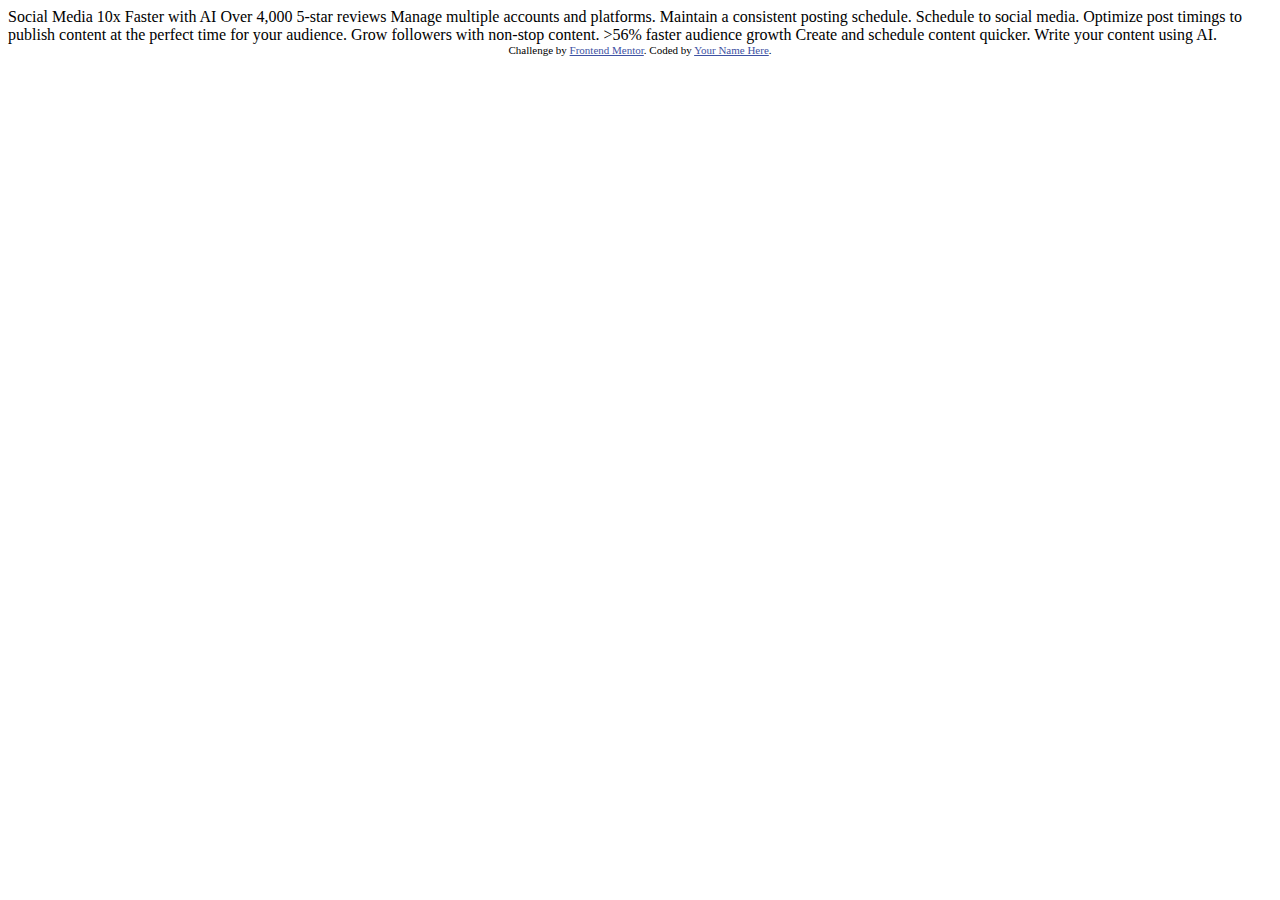
==== projects/bento-grid-main/index.html @ a4d62292 "added new project folder" ====
<!DOCTYPE html>
<html lang="en">
<head>
  <meta charset="UTF-8">
  <meta name="viewport" content="width=device-width, initial-scale=1.0"> <!-- displays site properly based on user's device -->

  <link rel="icon" type="image/png" sizes="32x32" href="./assets/images/favicon-32x32.png">
  
  <title>Frontend Mentor | Bento grid</title>

  <!-- Feel free to remove these styles or customise in your own stylesheet 👍 -->
  <style>
    .attribution { font-size: 11px; text-align: center; }
    .attribution a { color: hsl(228, 45%, 44%); }
  </style>
</head>
<body>

  Social Media 10x Faster with AI
  Over 4,000 5-star reviews

  Manage multiple accounts and platforms.

  Maintain a consistent posting schedule.

  Schedule to social media.
  Optimize post timings to publish content at the perfect time for your audience.
  
  Grow followers with non-stop content.

  >56% faster audience growth
  
  Create and schedule content quicker.

  Write your content using AI.
  
  <div class="attribution">
    Challenge by <a href="https://www.frontendmentor.io?ref=challenge">Frontend Mentor</a>. 
    Coded by <a href="#">Your Name Here</a>.
  </div>
</body>
</html>
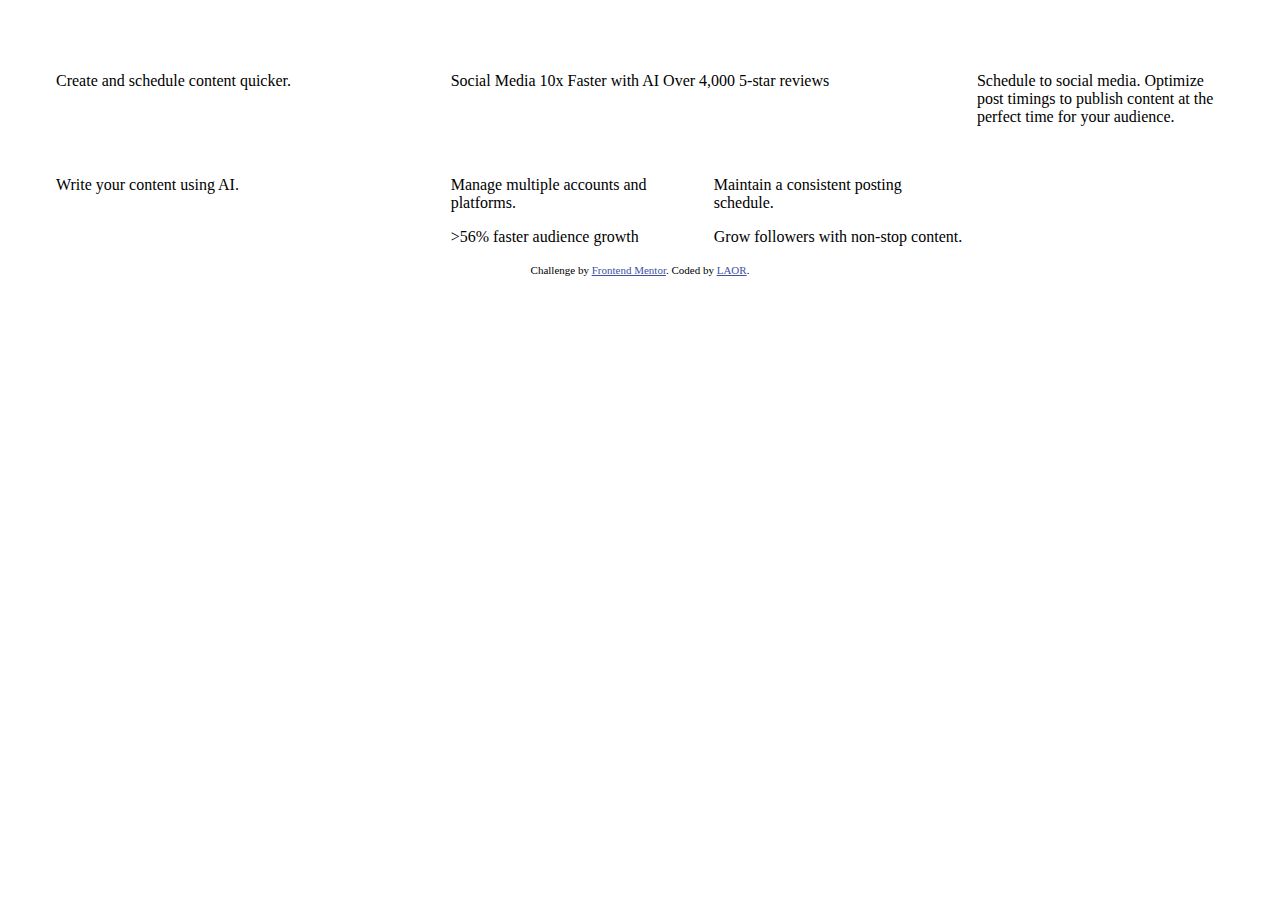
==== commit cde88056: "Added structure for the grid on the bento-grid-project" ====
--- a/projects/bento-grid-main/index.html
+++ b/projects/bento-grid-main/index.html
@@ -5,38 +5,62 @@
   <meta name="viewport" content="width=device-width, initial-scale=1.0"> <!-- displays site properly based on user's device -->
 
   <link rel="icon" type="image/png" sizes="32x32" href="./assets/images/favicon-32x32.png">
+  <link rel="stylesheet" href="./style/styles.css">
   
   <title>Frontend Mentor | Bento grid</title>
 
   <!-- Feel free to remove these styles or customise in your own stylesheet 👍 -->
-  <style>
-    .attribution { font-size: 11px; text-align: center; }
-    .attribution a { color: hsl(228, 45%, 44%); }
-  </style>
+
 </head>
 <body>
 
-  Social Media 10x Faster with AI
-  Over 4,000 5-star reviews
+  <div class="wrapper">
+    <div class="child-1">
+      <div id="large-rectangle">
+        Create and schedule content quicker.
+      </div>
+      
+      <div id="large-rectangle">
+        Write your content using AI.
+      </div>
+    </div>
 
-  Manage multiple accounts and platforms.
+    <div class="child-2">
+      <div id="big-rectangle">
+        Social Media 10x Faster with AI
+        Over 4,000 5-star reviews
+      </div>
 
-  Maintain a consistent posting schedule.
+      <div id="larger-rectangle">
+        Schedule to social media.
+        Optimize post timings to publish content at the perfect time for your audience.
+      </div>
+  
+      <div id="box">
+        Manage multiple accounts and platforms.
+      </div>
+  
+      <div id="box">
+        Maintain a consistent posting schedule.
+      </div>
+  
+      <div id="box">
+        >56% faster audience growth
+      </div>
+  
+      <div id="wide-rectangle">
+        Grow followers with non-stop content.
+      </div>
+  
+    </div>
+  </div>
+  
+</body>
 
-  Schedule to social media.
-  Optimize post timings to publish content at the perfect time for your audience.
-  
-  Grow followers with non-stop content.
-
-  >56% faster audience growth
-  
-  Create and schedule content quicker.
-
-  Write your content using AI.
-  
+<footer>
   <div class="attribution">
     Challenge by <a href="https://www.frontendmentor.io?ref=challenge">Frontend Mentor</a>. 
-    Coded by <a href="#">Your Name Here</a>.
+    Coded by <a href="#">LAOR</a>.
   </div>
-</body>
+</footer>
 </html>--- a/projects/bento-grid-main/style/styles.css
+++ b/projects/bento-grid-main/style/styles.css
@@ -0,0 +1,55 @@
+.attribution { font-size: 11px; text-align: center; }
+.attribution a { color: hsl(228, 45%, 44%); }
+
+body {
+    padding-inline: 3rem;
+    padding-block: 4rem;
+}
+.wrapper {
+    display: grid;
+    grid-template-columns: repeat(3, 1fr);
+    gap: 1rem;
+    grid-auto-rows: minmax(100px, auto);
+}
+
+.child-1 {
+    grid-column: span 1;
+    gap: 1rem;
+
+    display: grid;
+    grid-template-columns: repeat(1, 1fr);
+    grid-template-rows: repeat(2, 1fr);
+}
+
+#large-rectangle {
+    grid-row: span 1;
+}
+
+.child-2 {
+    grid-column: span 2;
+    gap: 1rem;
+
+    display: grid;
+    grid-template-columns: repeat(3, 1fr);
+    grid-template-rows: repeat(8, 1fr);
+}
+
+#big-rectangle {
+    grid-column: span 2;
+    grid-row: span 4;
+}
+
+#larger-rectangle {
+    grid-column: span 1;
+    grid-row: span 6;
+}
+
+#wide-rectangle {
+    grid-column: span 2;
+    grid-row: span 2;
+}
+
+#box{
+    grid-column: span 1;
+    grid-row: span 2;
+}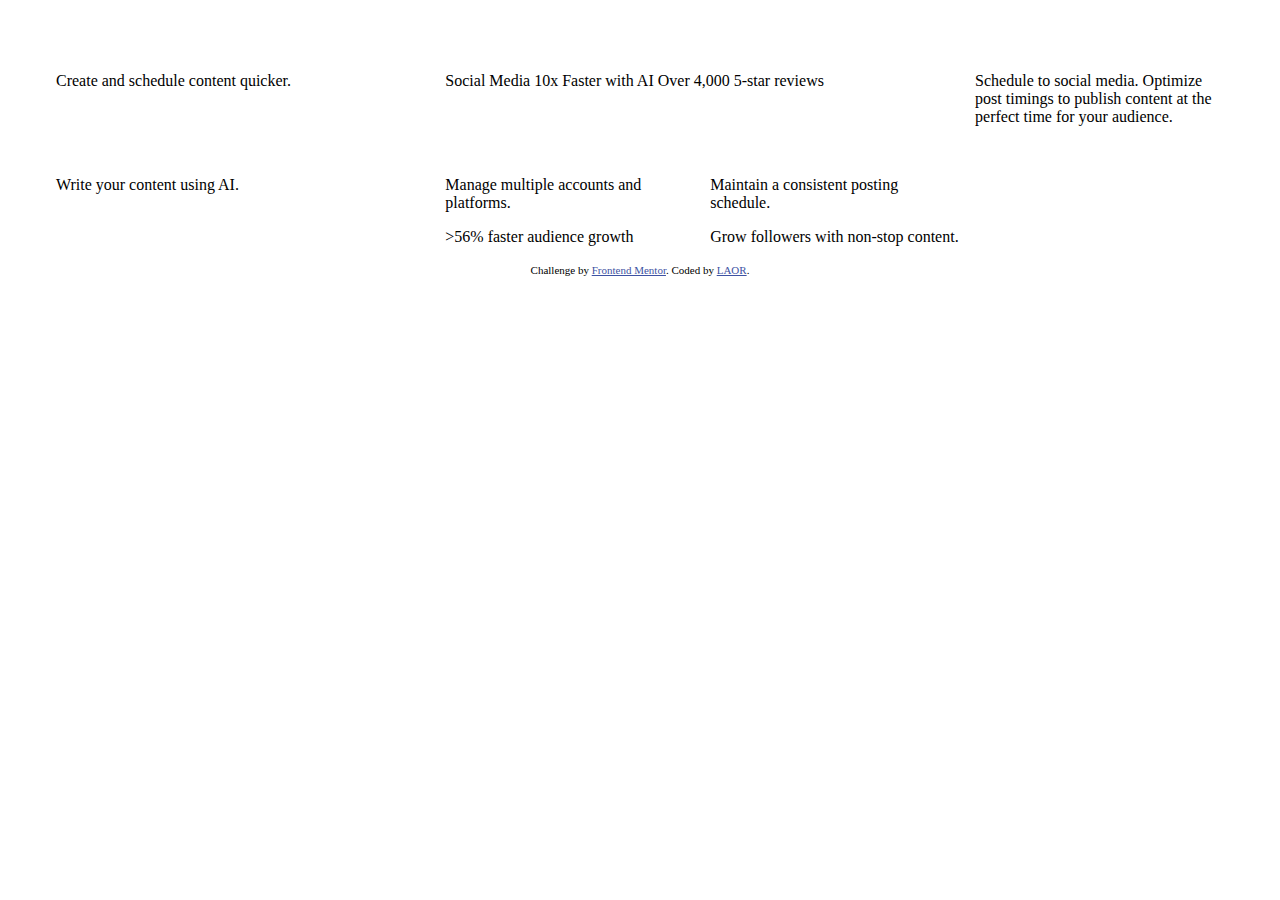
==== commit b58894ab: "Added structure for the grid on the bento-grid-project" ====
--- a/projects/bento-grid-main/index.html
+++ b/projects/bento-grid-main/index.html
@@ -51,7 +51,6 @@
       <div id="wide-rectangle">
         Grow followers with non-stop content.
       </div>
-  
     </div>
   </div>
   
--- a/projects/bento-grid-main/style/styles.css
+++ b/projects/bento-grid-main/style/styles.css
@@ -8,7 +8,6 @@
 .wrapper {
     display: grid;
     grid-template-columns: repeat(3, 1fr);
-    gap: 1rem;
     grid-auto-rows: minmax(100px, auto);
 }
 
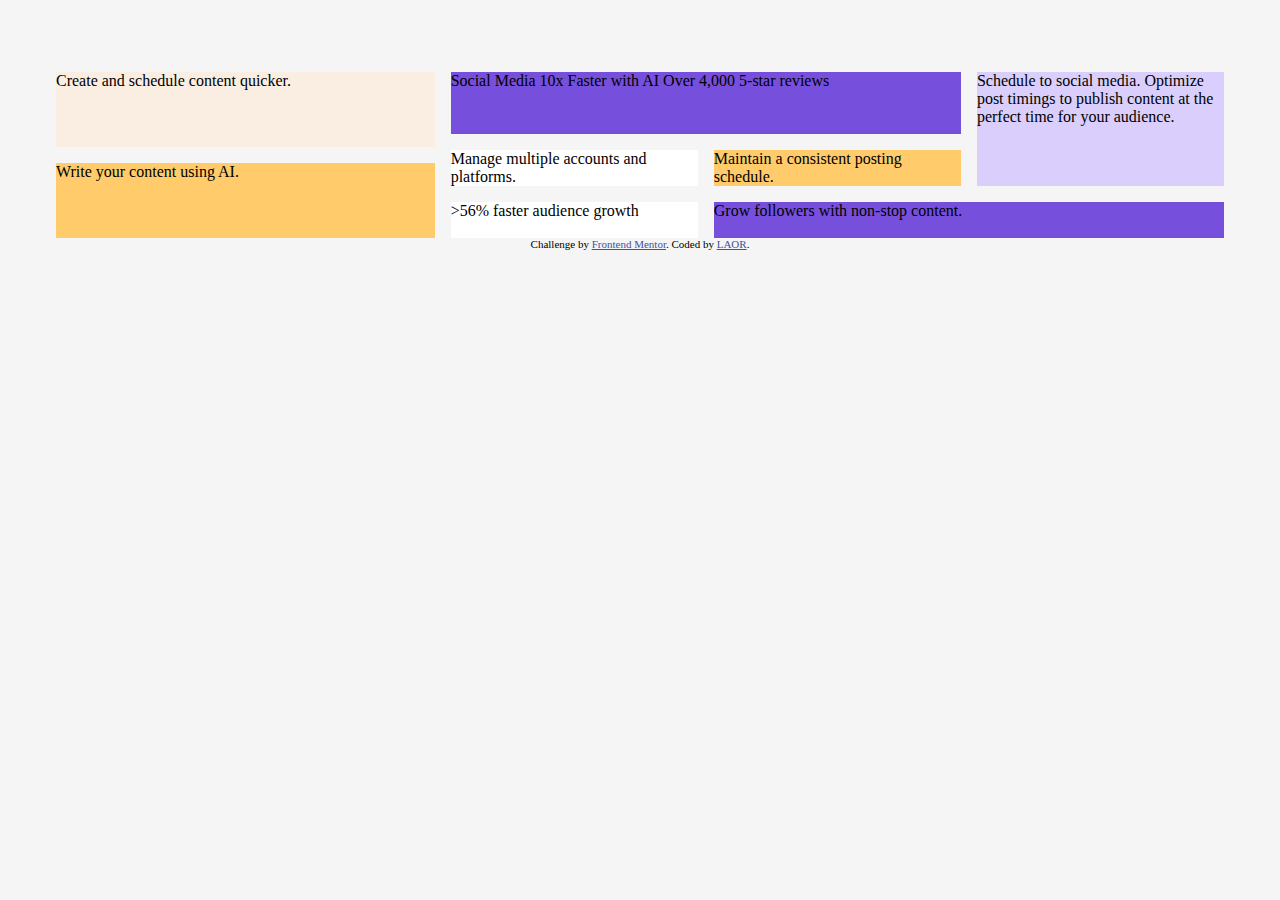
==== commit 8ff5e1a2: "added color for each element of the grid, uptaded ID values to represent color as well" ====
--- a/projects/bento-grid-main/index.html
+++ b/projects/bento-grid-main/index.html
@@ -16,39 +16,39 @@
 
   <div class="wrapper">
     <div class="child-1">
-      <div id="large-rectangle">
+      <div id="large-rectangle-yellow100">
         Create and schedule content quicker.
       </div>
       
-      <div id="large-rectangle">
+      <div id="large-rectangle-yellow500">
         Write your content using AI.
       </div>
     </div>
 
     <div class="child-2">
-      <div id="big-rectangle">
+      <div id="big-rectangle-purple500">
         Social Media 10x Faster with AI
         Over 4,000 5-star reviews
       </div>
 
-      <div id="larger-rectangle">
+      <div id="larger-rectangle-purple100">
         Schedule to social media.
         Optimize post timings to publish content at the perfect time for your audience.
       </div>
   
-      <div id="box">
+      <div id="box-white">
         Manage multiple accounts and platforms.
       </div>
   
-      <div id="box">
+      <div id="box-yellow500">
         Maintain a consistent posting schedule.
       </div>
   
-      <div id="box">
+      <div id="box-white">
         >56% faster audience growth
       </div>
   
-      <div id="wide-rectangle">
+      <div id="wide-rectangle-purple500">
         Grow followers with non-stop content.
       </div>
     </div>
--- a/projects/bento-grid-main/style/styles.css
+++ b/projects/bento-grid-main/style/styles.css
@@ -1,5 +1,9 @@
 .attribution { font-size: 11px; text-align: center; }
 .attribution a { color: hsl(228, 45%, 44%); }
+
+html{
+    background-color: hsl(0, 0%, 96%);
+}
 
 body {
     padding-inline: 3rem;
@@ -7,6 +11,7 @@
 }
 .wrapper {
     display: grid;
+    gap: 1rem;
     grid-template-columns: repeat(3, 1fr);
     grid-auto-rows: minmax(100px, auto);
 }
@@ -20,8 +25,14 @@
     grid-template-rows: repeat(2, 1fr);
 }
 
-#large-rectangle {
+#large-rectangle-yellow500 {
     grid-row: span 1;
+    background-color: hsl(39, 100%, 71%);;
+}
+
+#large-rectangle-yellow100 {
+    grid-row: span 1;
+    background-color: hsl(31, 66%, 93%)
 }
 
 .child-2 {
@@ -30,25 +41,36 @@
 
     display: grid;
     grid-template-columns: repeat(3, 1fr);
-    grid-template-rows: repeat(8, 1fr);
+    grid-template-rows: repeat(7, 1fr);
 }
 
-#big-rectangle {
+#big-rectangle-purple500 {
     grid-column: span 2;
-    grid-row: span 4;
+    grid-row: span 3;
+    background-color: hsl(256, 67%, 59%)
 }
 
-#larger-rectangle {
+#larger-rectangle-purple100 {
     grid-column: span 1;
-    grid-row: span 6;
+    grid-row: span 5;
+
+    background-color: hsl(254, 88%, 90%);
 }
 
-#wide-rectangle {
+#wide-rectangle-purple500 {
     grid-column: span 2;
     grid-row: span 2;
+    background-color: hsl(256, 67%, 59%);
 }
 
-#box{
+#box-yellow500{
     grid-column: span 1;
     grid-row: span 2;
+    background-color: hsl(39, 100%, 71%);
+}
+
+#box-white{
+    grid-column: span 1;
+    grid-row: span 2;
+    background-color: hsl(0, 0%, 100%);
 }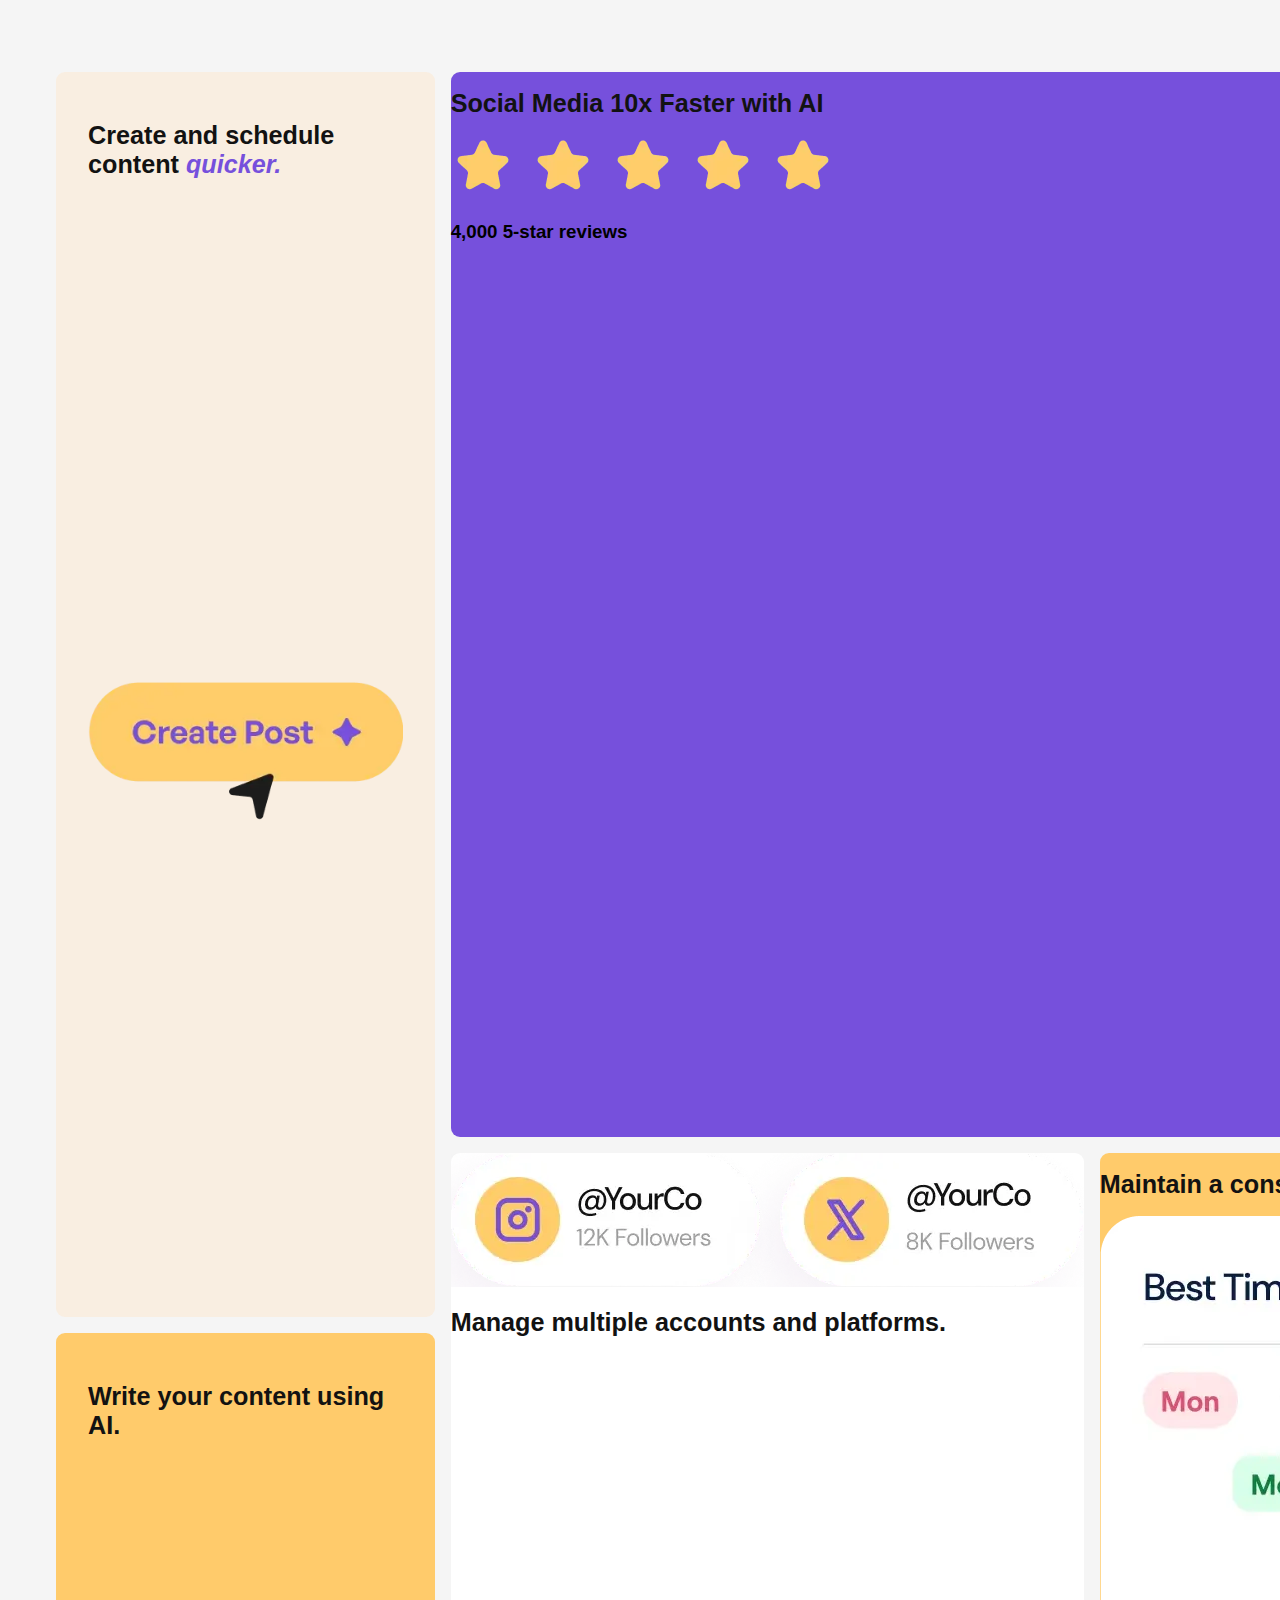
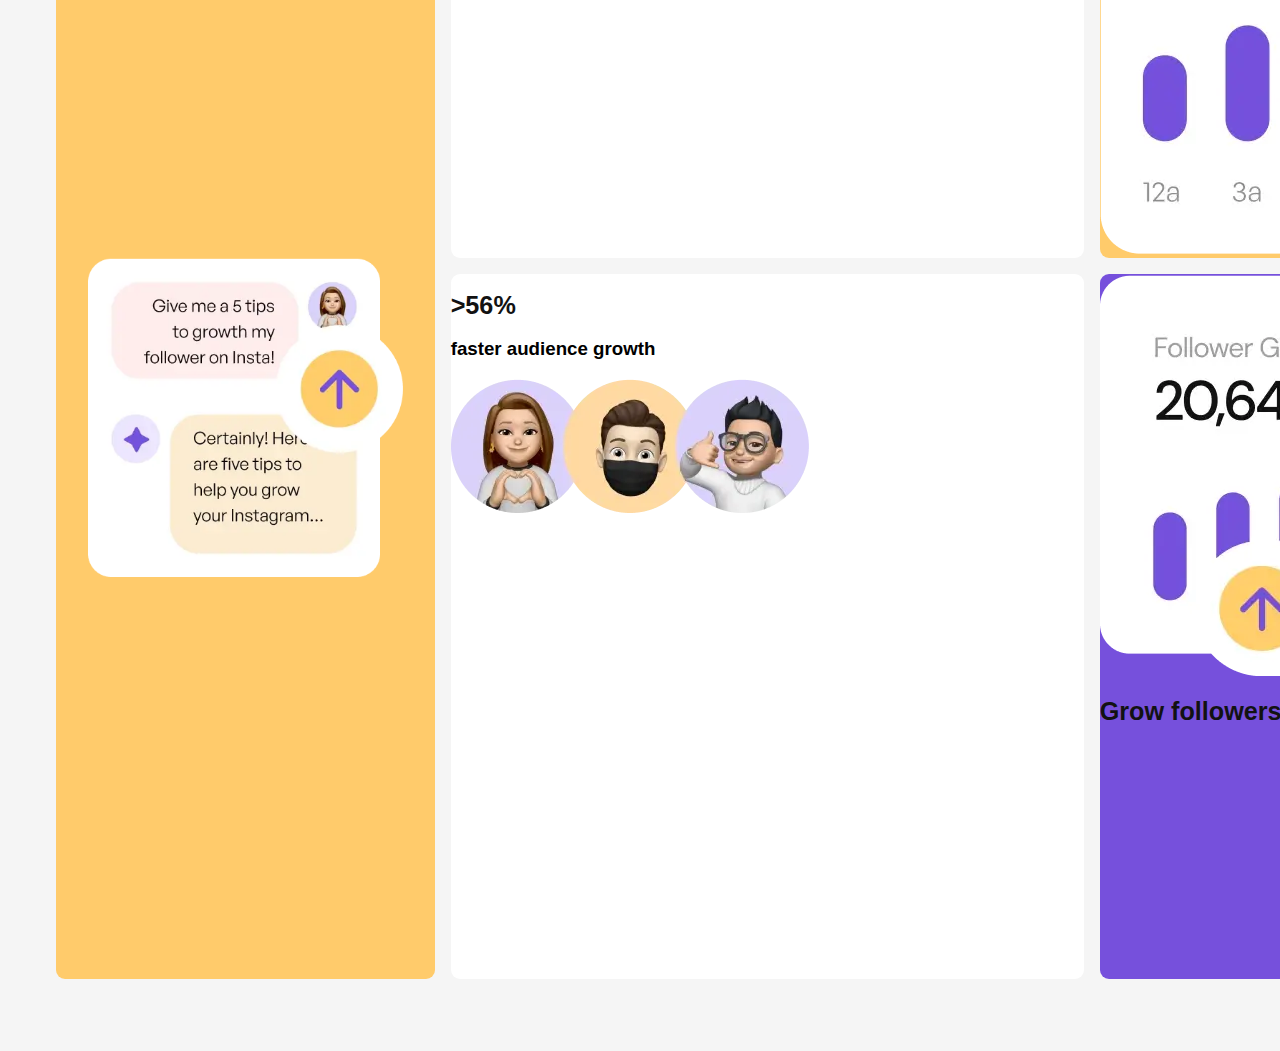
==== commit 89a06031: "fixed structure on the html file" ====
--- a/projects/bento-grid-main/index.html
+++ b/projects/bento-grid-main/index.html
@@ -16,50 +16,93 @@
 
   <div class="wrapper">
     <div class="child-1">
+
       <div id="large-rectangle-yellow100">
-        Create and schedule content quicker.
+        <div>
+          <h1>Create and schedule content <i>quicker.</i></h1>
+        </div>
+        <div>
+          <img src="assets\images\illustration-create-post.webp" alt="Create Post Icon">
+        </div>  
       </div>
       
       <div id="large-rectangle-yellow500">
-        Write your content using AI.
+        <div>
+          <h1>Write your content using AI.</h1>
+        </div>
+        <div>
+          <img src="./assets/images/illustration-ai-content.webp" alt="Chat with an IA">
+        </div>
       </div>
+
     </div>
 
     <div class="child-2">
+
       <div id="big-rectangle-purple500">
-        Social Media 10x Faster with AI
-        Over 4,000 5-star reviews
+        <div>
+          <h1>Social Media <strong>10x</strong> Faster with AI</h1>
+        </div>
+        <div>
+          <img src="./assets/images/illustration-five-stars.webp" alt="">
+          <h3>4,000 5-star reviews</h3> 
+        </div>
       </div>
 
       <div id="larger-rectangle-purple100">
-        Schedule to social media.
-        Optimize post timings to publish content at the perfect time for your audience.
+        <div>
+          <h1>Schedule to social media.</h1>
+        </div>
+        <div>
+          <img src="./assets/images/illustration-schedule-posts.webp" alt="Graphic AI powered with best time to post">
+        </div>
+        <div>
+          <p>Optimize post timings to publish content at the perfect time for your audience.</p>
+        </div>
       </div>
   
       <div id="box-white">
-        Manage multiple accounts and platforms.
+        <div>
+          <img src="./assets/images/illustration-multiple-platforms.webp" alt="Social Media icons">
+        </div>
+        <div>
+          <h1>Manage multiple accounts and platforms.</h1>
+        </div>
       </div>
   
       <div id="box-yellow500">
-        Maintain a consistent posting schedule.
+        <div>
+          <h1>Maintain a consistent posting schedule.</h1>
+        </div>
+        <div>
+          <img src="./assets/images/illustration-schedule-posts.webp" alt="Graphic AI powered with best time to post">
+        </div>
       </div>
   
       <div id="box-white">
-        >56% faster audience growth
+        <div>
+          <h1>>56%</h1> 
+          <h3>faster audience growth</h3>
+        </div>
+        <div>
+          <img src="./assets/images/illustration-audience-growth.webp" alt="Graphic AI powered with best time to post">
+        </div>
       </div>
   
       <div id="wide-rectangle-purple500">
-        Grow followers with non-stop content.
+        <div>
+          <img src="./assets/images/illustration-grow-followers.webp" alt="AI powered graphic about growth of followers">
+        </div>
+        <div>
+          <h1>Grow followers with non-stop content.</h1>
+        </div>
+        
       </div>
+
     </div>
+    
   </div>
   
 </body>
 
-<footer>
-  <div class="attribution">
-    Challenge by <a href="https://www.frontendmentor.io?ref=challenge">Frontend Mentor</a>. 
-    Coded by <a href="#">LAOR</a>.
-  </div>
-</footer>
 </html>--- a/projects/bento-grid-main/style/styles.css
+++ b/projects/bento-grid-main/style/styles.css
@@ -3,17 +3,40 @@
 
 html{
     background-color: hsl(0, 0%, 96%);
+    font-family: "DM Sans", sans-serif;
+    font-optical-sizing: auto;
+    font-style: normal;
 }
 
 body {
     padding-inline: 3rem;
-    padding-block: 4rem;
+    padding-block: 4rem;;
 }
+
 .wrapper {
+    width: auto;
+    height: auto;
+    margin: 0 auto;
+
+
     display: grid;
-    gap: 1rem;
     grid-template-columns: repeat(3, 1fr);
     grid-auto-rows: minmax(100px, auto);
+    gap: 1rem;
+}
+
+.wrapper div{
+    border-radius: 1vmin;
+}
+
+.wrapper h1{
+    font-size: 2.8vmin;
+    font-weight: 550;
+    color: hsl(0, 0%, 7%);
+}
+
+.wrapper i{
+    color: hsl(256, 67%, 59%);
 }
 
 .child-1 {
@@ -25,14 +48,31 @@
     grid-template-rows: repeat(2, 1fr);
 }
 
+.child-1 div{
+    display: grid;
+    justify-items: center;
+    padding-inline: 1rem;
+    padding-block: 1rem;
+    width: auto;
+
+}
+
 #large-rectangle-yellow500 {
     grid-row: span 1;
     background-color: hsl(39, 100%, 71%);;
 }
 
+#large-rectangle-yellow500 img{
+    width: 100%;
+}
+
 #large-rectangle-yellow100 {
     grid-row: span 1;
-    background-color: hsl(31, 66%, 93%)
+    background-color: hsl(31, 66%, 93%);;
+}
+
+#large-rectangle-yellow100 img{
+    width: 100%;
 }
 
 .child-2 {
@@ -53,7 +93,6 @@
 #larger-rectangle-purple100 {
     grid-column: span 1;
     grid-row: span 5;
-
     background-color: hsl(254, 88%, 90%);
 }
 
